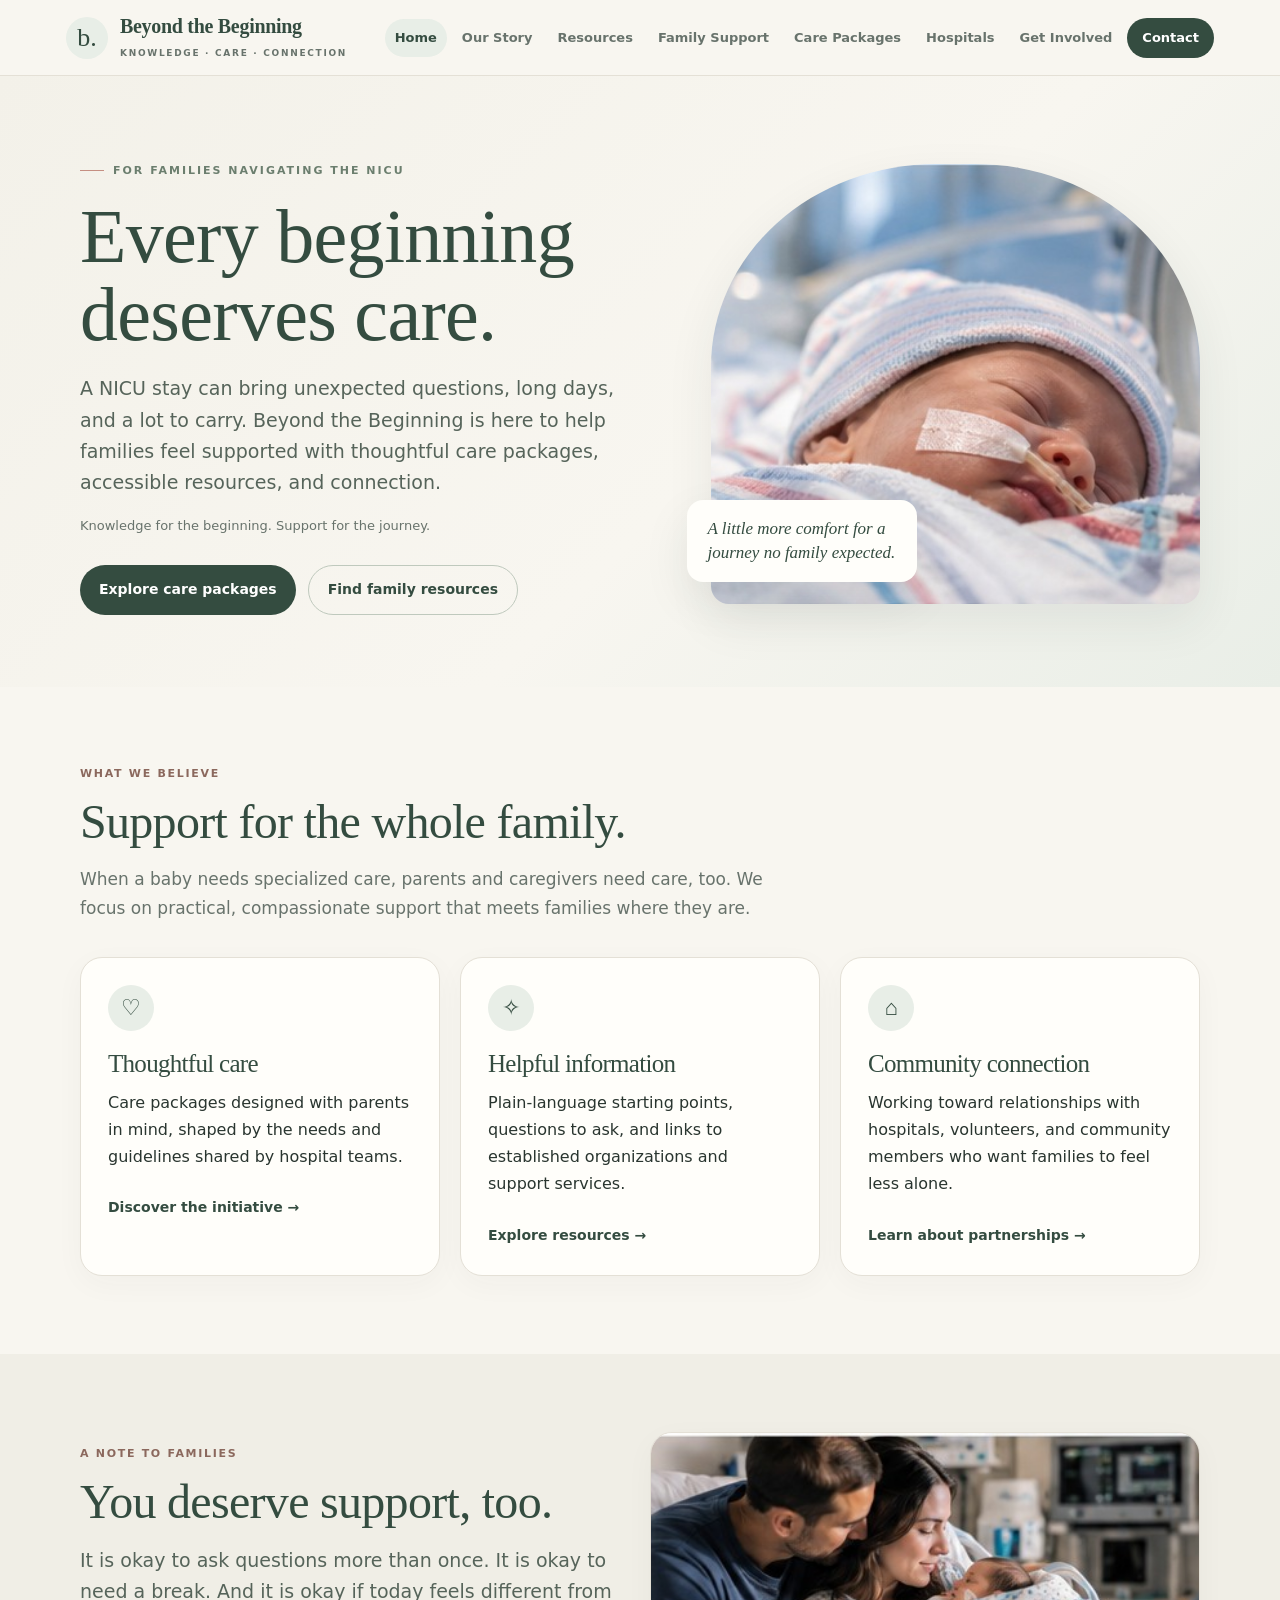
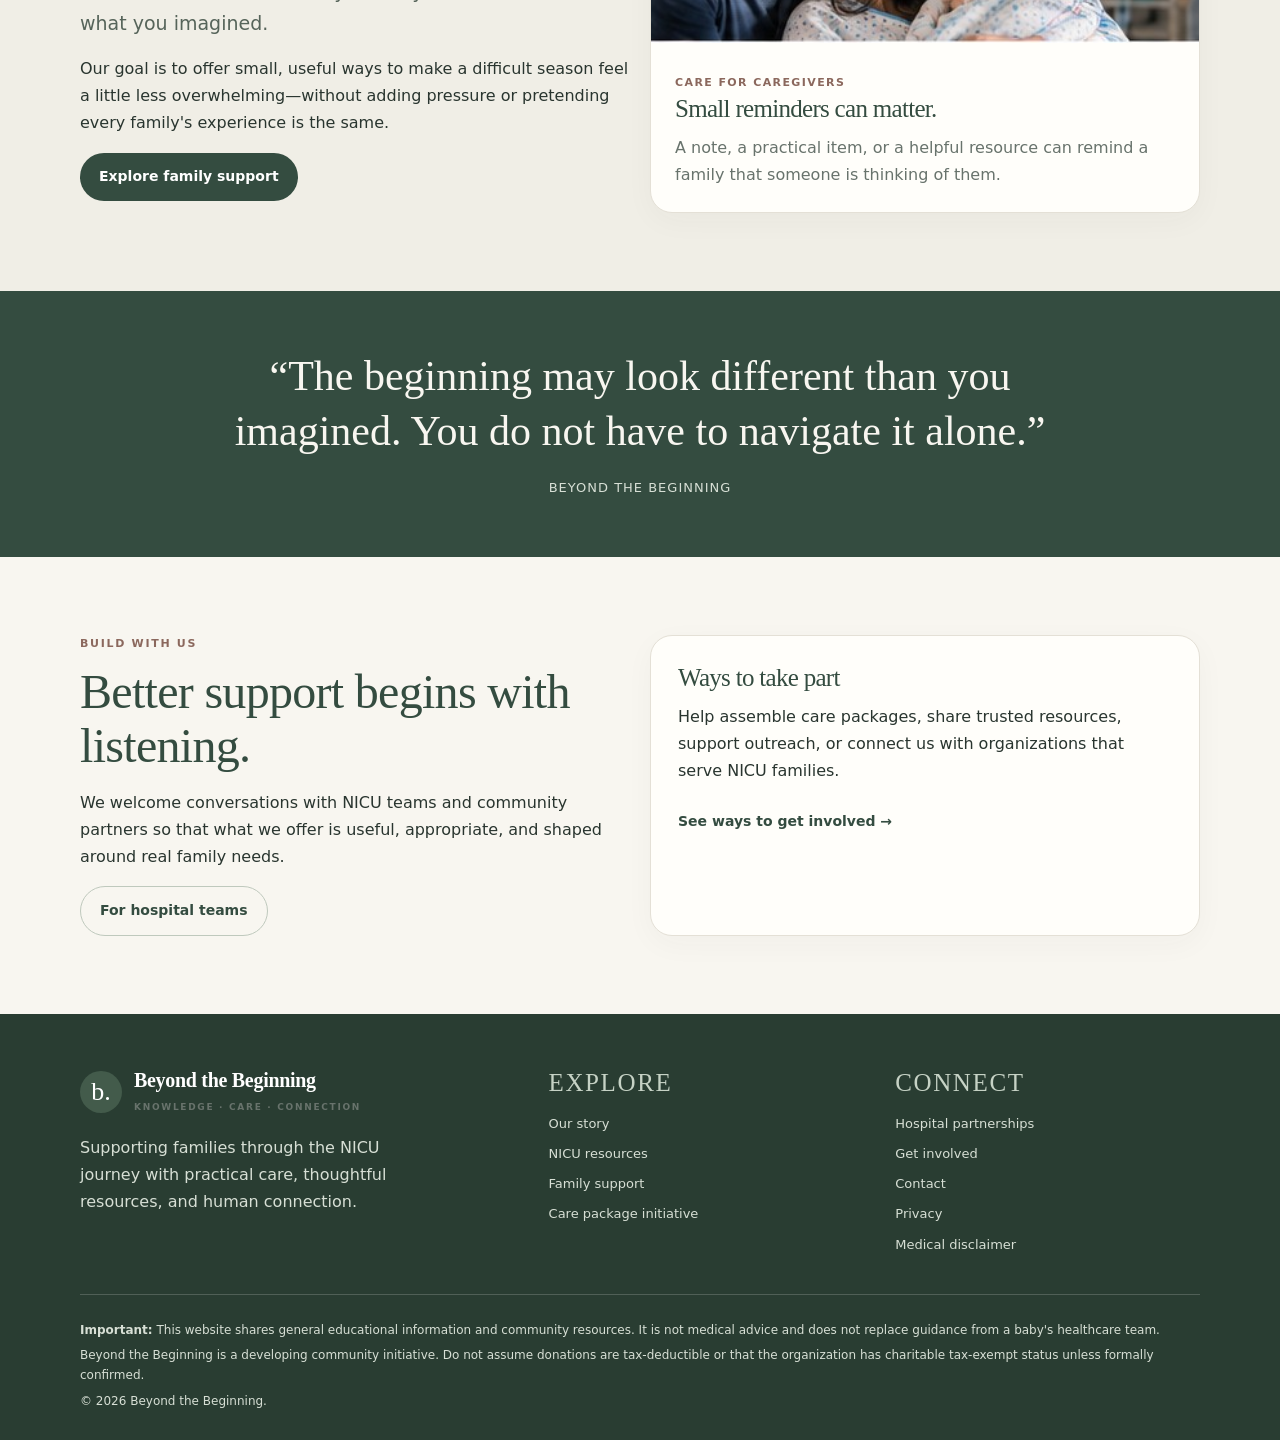
==== index.html @ b4b65a40 "Add files via upload" ====
<!doctype html>
<html lang="en"><head><meta charset="utf-8"><meta name="viewport" content="width=device-width,initial-scale=1">
<meta name="description" content="Beyond the Beginning supports NICU families through thoughtful care packages, practical resources, and community connection.">
<meta name="theme-color" content="#f8f6f0"><title>Home | Beyond the Beginning</title>
<link rel="stylesheet" href="styles.css"></head><body>
<a class="skip-link" href="#main">Skip to main content</a>
<header class="site-header"><div class="header-inner">
<a class="brand" href="index.html" aria-label="Beyond the Beginning home">
<span class="brand-mark" aria-hidden="true">b.</span><span><span class="brand-name">Beyond the Beginning</span><span class="brand-tag">Knowledge · Care · Connection</span></span>
</a><nav class="nav" aria-label="Main navigation"><a href="index.html" aria-current="page">Home</a><a href="about.html">Our Story</a><a href="resources.html">Resources</a><a href="family-support.html">Family Support</a><a href="care-packages.html">Care Packages</a><a href="hospital-partnerships.html">Hospitals</a><a href="get-involved.html">Get Involved</a><a class="nav-cta" href="contact.html">Contact</a></nav>
</div></header><main id="main"><section class="hero"><div class="container hero-grid">
<div><span class="eyebrow">For families navigating the NICU</span><h1>Every beginning deserves care.</h1>
<p class="lead">A NICU stay can bring unexpected questions, long days, and a lot to carry. Beyond the Beginning is here to help families feel supported with thoughtful care packages, accessible resources, and connection.</p>
<p class="small muted">Knowledge for the beginning. Support for the journey.</p>
<div class="actions"><a class="button button-primary" href="care-packages.html">Explore care packages</a><a class="button button-secondary" href="resources.html">Find family resources</a></div>
</div><div class="hero-image"><img src="nicu-hero.jpg" alt="Newborn resting in a hospital neonatal care setting"><div class="image-note">A little more comfort for a journey no family expected.</div></div>
</div></section>
<section class="section"><div class="container"><div class="section-heading"><div class="kicker">What we believe</div><h2>Support for the whole family.</h2><p>When a baby needs specialized care, parents and caregivers need care, too. We focus on practical, compassionate support that meets families where they are.</p></div>
<div class="grid grid-3">
<article class="card"><div class="icon-disc">♡</div><h3>Thoughtful care</h3><p>Care packages designed with parents in mind, shaped by the needs and guidelines shared by hospital teams.</p><a class="card-link" href="care-packages.html">Discover the initiative →</a></article>
<article class="card"><div class="icon-disc">✧</div><h3>Helpful information</h3><p>Plain-language starting points, questions to ask, and links to established organizations and support services.</p><a class="card-link" href="resources.html">Explore resources →</a></article>
<article class="card"><div class="icon-disc">⌂</div><h3>Community connection</h3><p>Working toward relationships with hospitals, volunteers, and community members who want families to feel less alone.</p><a class="card-link" href="hospital-partnerships.html">Learn about partnerships →</a></article>
</div></div></section>
<section class="section section-soft"><div class="container grid grid-2" style="align-items:center">
<div><div class="kicker">A note to families</div><h2>You deserve support, too.</h2><p class="lead">It is okay to ask questions more than once. It is okay to need a break. And it is okay if today feels different from what you imagined.</p><p>Our goal is to offer small, useful ways to make a difficult season feel a little less overwhelming—without adding pressure or pretending every family's experience is the same.</p><a class="button button-primary" href="family-support.html">Explore family support</a></div>
<div class="photo-card card"><img src="nicu-family.jpg" alt="Parents spending time with their newborn in a hospital"><div class="card-body"><span class="small-label">Care for caregivers</span><h3>Small reminders can matter.</h3><p class="muted">A note, a practical item, or a helpful resource can remind a family that someone is thinking of them.</p></div></div>
</div></section>
<section class="quote-band"><div class="container"><blockquote>“The beginning may look different than you imagined. You do not have to navigate it alone.”</blockquote><p>Beyond the Beginning</p></div></section>
<section class="section"><div class="container grid grid-2">
<div><div class="kicker">Build with us</div><h2>Better support begins with listening.</h2><p>We welcome conversations with NICU teams and community partners so that what we offer is useful, appropriate, and shaped around real family needs.</p><a class="button button-secondary" href="hospital-partnerships.html">For hospital teams</a></div>
<div class="card"><h3>Ways to take part</h3><p>Help assemble care packages, share trusted resources, support outreach, or connect us with organizations that serve NICU families.</p><a class="card-link" href="get-involved.html">See ways to get involved →</a></div>
</div></section></main><footer class="footer"><div class="container">
<div class="footer-grid">
<div><a class="brand" href="index.html"><span class="brand-mark" aria-hidden="true">b.</span><span><span class="brand-name">Beyond the Beginning</span><span class="brand-tag">Knowledge · Care · Connection</span></span></a>
<p style="margin-top:18px;max-width:330px">Supporting families through the NICU journey with practical care, thoughtful resources, and human connection.</p></div>
<div><h3>Explore</h3><div class="footer-links"><a href="about.html">Our story</a><a href="resources.html">NICU resources</a><a href="family-support.html">Family support</a><a href="care-packages.html">Care package initiative</a></div></div>
<div><h3>Connect</h3><div class="footer-links"><a href="hospital-partnerships.html">Hospital partnerships</a><a href="get-involved.html">Get involved</a><a href="contact.html">Contact</a><a href="privacy.html">Privacy</a><a href="medical-disclaimer.html">Medical disclaimer</a></div></div>
</div>
<div class="footer-note"><p><strong>Important:</strong> This website shares general educational information and community resources. It is not medical advice and does not replace guidance from a baby's healthcare team.</p><p>Beyond the Beginning is a developing community initiative. Do not assume donations are tax-deductible or that the organization has charitable tax-exempt status unless formally confirmed.</p><p>© 2026 Beyond the Beginning.</p></div>
</div></footer>
<script src="/site.js" defer></script></body></html>
---- styles.css ----
:root{
  --ink:#29352f;--muted:#68736c;--forest:#344c40;--sage:#788c79;--sage-pale:#e8eee7;
  --cream:#f8f6f0;--paper:#fffefa;--sand:#eee9dd;--rose:#c58f82;--line:#e4e0d6;
  --shadow:0 18px 48px rgba(43,57,47,.08);--radius:22px;--serif:Georgia,"Times New Roman",serif;
}
*{box-sizing:border-box}
html{scroll-behavior:smooth}
body{margin:0;background:var(--cream);color:var(--ink);font:16px/1.7 "Avenir Next",Avenir,Inter,system-ui,-apple-system,"Segoe UI",sans-serif}
img{max-width:100%;display:block}
a{color:var(--forest);text-underline-offset:4px}
a:hover{color:#8b5e52}
a:focus-visible,button:focus-visible,input:focus-visible,textarea:focus-visible,select:focus-visible{outline:3px solid var(--rose);outline-offset:3px}
.skip-link{position:absolute;left:-9999px;top:10px;background:#fff;padding:10px 14px;z-index:100}
.skip-link:focus{left:12px}
.site-header{position:sticky;top:0;z-index:20;background:rgba(248,246,240,.96);backdrop-filter:blur(12px);border-bottom:1px solid var(--line)}
.header-inner{max-width:1200px;margin:auto;padding:14px 26px;display:flex;align-items:center;justify-content:space-between;gap:24px}
.brand{display:flex;align-items:center;gap:12px;text-decoration:none;color:var(--forest);min-width:max-content}
.brand-mark{width:42px;height:42px;border-radius:50%;background:var(--sage-pale);display:grid;place-items:center;font:26px var(--serif);color:var(--forest)}
.brand-name{font:600 20px/1.1 var(--serif);letter-spacing:-.3px}
.brand-tag{display:block;margin-top:5px;font-size:9px;letter-spacing:1.7px;text-transform:uppercase;color:var(--muted);font-weight:700}
.nav{display:flex;flex-wrap:wrap;align-items:center;justify-content:flex-end;gap:5px}
.nav a{padding:8px 10px;text-decoration:none;color:var(--muted);font-size:13px;font-weight:650;border-radius:999px}
.nav a:hover,.nav a[aria-current="page"]{background:var(--sage-pale);color:var(--forest)}
.nav .nav-cta{background:var(--forest);color:white;padding:9px 15px}
.nav .nav-cta:hover{background:#253a2e;color:white}
main{min-height:65vh}
.container{width:min(1120px,calc(100% - 48px));margin-inline:auto}
.hero{padding:76px 0 72px;background:linear-gradient(135deg,#f3f1e9 0%,#f8f6f0 58%,#e9eee7 100%)}
.hero-grid{display:grid;grid-template-columns:1.08fr .92fr;align-items:center;gap:58px}
.eyebrow{display:inline-flex;align-items:center;gap:9px;color:#6b7e6e;text-transform:uppercase;letter-spacing:2px;font-size:11px;font-weight:800}
.eyebrow:before{content:"";width:24px;height:1px;background:var(--rose)}
h1,h2,h3{font-family:var(--serif);font-weight:500;letter-spacing:-.7px}
h1{font-size:clamp(44px,6vw,76px);line-height:1.02;margin:18px 0 20px;color:var(--forest)}
h2{font-size:clamp(32px,4vw,48px);line-height:1.12;color:var(--forest);margin:0 0 16px}
h3{font-size:25px;line-height:1.2;color:var(--forest);margin:0 0 10px}
p{margin:0 0 16px}
.lead{font-size:19px;line-height:1.65;color:#56645a;max-width:650px}
.hero-image{position:relative}
.hero-image img{width:100%;height:440px;object-fit:cover;border-radius:46% 46% 18px 18px;box-shadow:var(--shadow)}
.image-note{position:absolute;left:-24px;bottom:22px;max-width:230px;background:var(--paper);padding:17px 20px;border-radius:16px;box-shadow:var(--shadow);font:italic 17px/1.4 var(--serif);color:var(--forest)}
.actions{display:flex;flex-wrap:wrap;gap:12px;margin-top:28px}
.button{display:inline-flex;align-items:center;justify-content:center;min-height:48px;padding:12px 19px;border-radius:999px;text-decoration:none;font-size:14px;font-weight:750;transition:transform .2s ease,background .2s ease}
.button:hover{transform:translateY(-2px)}
.button-primary{background:var(--forest);color:white}
.button-primary:hover{background:#253a2e;color:white}
.button-secondary{border:1px solid #bfc9bd;color:var(--forest);background:transparent}
.button-light{background:var(--paper);color:var(--forest)}
.section{padding:78px 0}
.section-soft{background:#f0eee6}
.section-sage{background:var(--sage-pale)}
.section-heading{max-width:720px;margin-bottom:34px}
.section-heading p{color:var(--muted);font-size:17px}
.kicker{color:#8b685d;text-transform:uppercase;letter-spacing:1.7px;font-size:11px;font-weight:800;margin-bottom:12px}
.grid{display:grid;gap:20px}
.grid-2{grid-template-columns:repeat(2,minmax(0,1fr))}
.grid-3{grid-template-columns:repeat(3,minmax(0,1fr))}
.card{background:var(--paper);border:1px solid var(--line);border-radius:var(--radius);padding:27px;box-shadow:0 8px 30px rgba(43,57,47,.035)}
.card p:last-child{margin-bottom:0}
.card .small-label{font-size:11px;letter-spacing:1.4px;text-transform:uppercase;color:#8b685d;font-weight:800}
.card-link{display:inline-block;margin-top:10px;font-size:14px;font-weight:750;text-decoration:none}
.icon-disc{width:46px;height:46px;display:grid;place-items:center;background:var(--sage-pale);border-radius:50%;color:var(--forest);font:22px var(--serif);margin-bottom:18px}
.photo-card{overflow:hidden;padding:0}
.photo-card img{width:100%;height:210px;object-fit:cover}
.photo-card .card-body{padding:24px}
.quote-band{background:var(--forest);color:#f8f6f0;padding:58px 0}
.quote-band blockquote{margin:0 auto;max-width:820px;text-align:center;font:clamp(27px,4vw,42px)/1.3 var(--serif)}
.quote-band p{margin:18px 0 0;text-align:center;color:#d7dfd5;font-size:13px;letter-spacing:1px;text-transform:uppercase}
.page-hero{padding:64px 0 56px;background:linear-gradient(130deg,#f1efe7,#e8eee7)}
.page-hero h1{font-size:clamp(42px,5vw,64px);max-width:850px}
.page-hero .lead{max-width:760px}
.breadcrumb{font-size:12px;color:var(--muted);margin-bottom:20px}
.content{max-width:820px}
.content h2{font-size:34px;margin-top:42px}
.content h3{font-size:24px;margin-top:25px}
.content ul{padding-left:22px}
.content li{margin:8px 0}
.callout{padding:22px 25px;background:#edf1e9;border-left:3px solid var(--sage);border-radius:0 14px 14px 0;margin:25px 0}
.callout-warm{background:#f5ebe5;border-color:var(--rose)}
.callout strong{color:var(--forest)}
.resource-list{display:grid;gap:14px}
.resource{display:grid;grid-template-columns:1fr auto;gap:20px;align-items:center;background:var(--paper);padding:21px 24px;border:1px solid var(--line);border-radius:16px}
.resource p{color:var(--muted);margin:5px 0 0;font-size:14px}
.resource a{font-weight:750;white-space:nowrap;font-size:14px}
.step{display:grid;grid-template-columns:44px 1fr;gap:16px;align-items:start}
.step-number{width:42px;height:42px;border-radius:50%;background:var(--sage-pale);display:grid;place-items:center;color:var(--forest);font:20px var(--serif)}
.footer{background:#293d32;color:#f6f3eb;padding:54px 0 24px}
.footer-grid{display:grid;grid-template-columns:1.4fr 1fr 1fr;gap:42px}
.footer .brand{color:#fff}.footer .brand-mark{background:#435b4b;color:#fff}
.footer p,.footer a{color:#d7dfd5}
.footer a:hover{color:white}
.footer h3{font:700 11px/1.3 inherit;letter-spacing:1.6px;text-transform:uppercase;color:#c6d2c5;margin-bottom:15px}
.footer-links{display:grid;gap:8px}
.footer-links a{text-decoration:none;font-size:13px}
.footer-note{border-top:1px solid rgba(255,255,255,.18);margin-top:38px;padding-top:20px;color:#bdc9bd;font-size:12px}
.footer-note p{margin:5px 0}
.muted{color:var(--muted)}
.small{font-size:13px}
.contact-placeholder{border:1px dashed #b9c5b8;padding:22px;border-radius:16px;background:#f7f7f1}
@media(max-width:900px){
 .header-inner{align-items:flex-start;flex-direction:column;gap:10px}
 .nav{justify-content:flex-start}
 .hero-grid{gap:34px}
 .hero-image img{height:360px}
 .image-note{left:-10px}
 .grid-3{grid-template-columns:repeat(2,minmax(0,1fr))}
}
@media(max-width:640px){
 .container{width:min(100% - 32px,1120px)}
 .header-inner{padding:12px 16px}
 .nav{width:100%;flex-wrap:nowrap;overflow-x:auto;justify-content:flex-start;padding-bottom:4px}
 .nav a{white-space:nowrap}
 .hero{padding:48px 0 54px}
 .hero-grid{grid-template-columns:1fr}
 .hero-image{max-width:440px;margin:0 auto}
 .hero-image img{height:330px}
 .image-note{left:8px;bottom:12px}
 .section{padding:58px 0}
 .grid-2,.grid-3{grid-template-columns:1fr}
 .resource{grid-template-columns:1fr;gap:10px}
 .resource a{white-space:normal}
 .footer-grid{grid-template-columns:1fr;gap:25px}
 .page-hero{padding:48px 0}
}
@media(prefers-reduced-motion:reduce){html{scroll-behavior:auto}*,*:before,*:after{transition:none!important}}
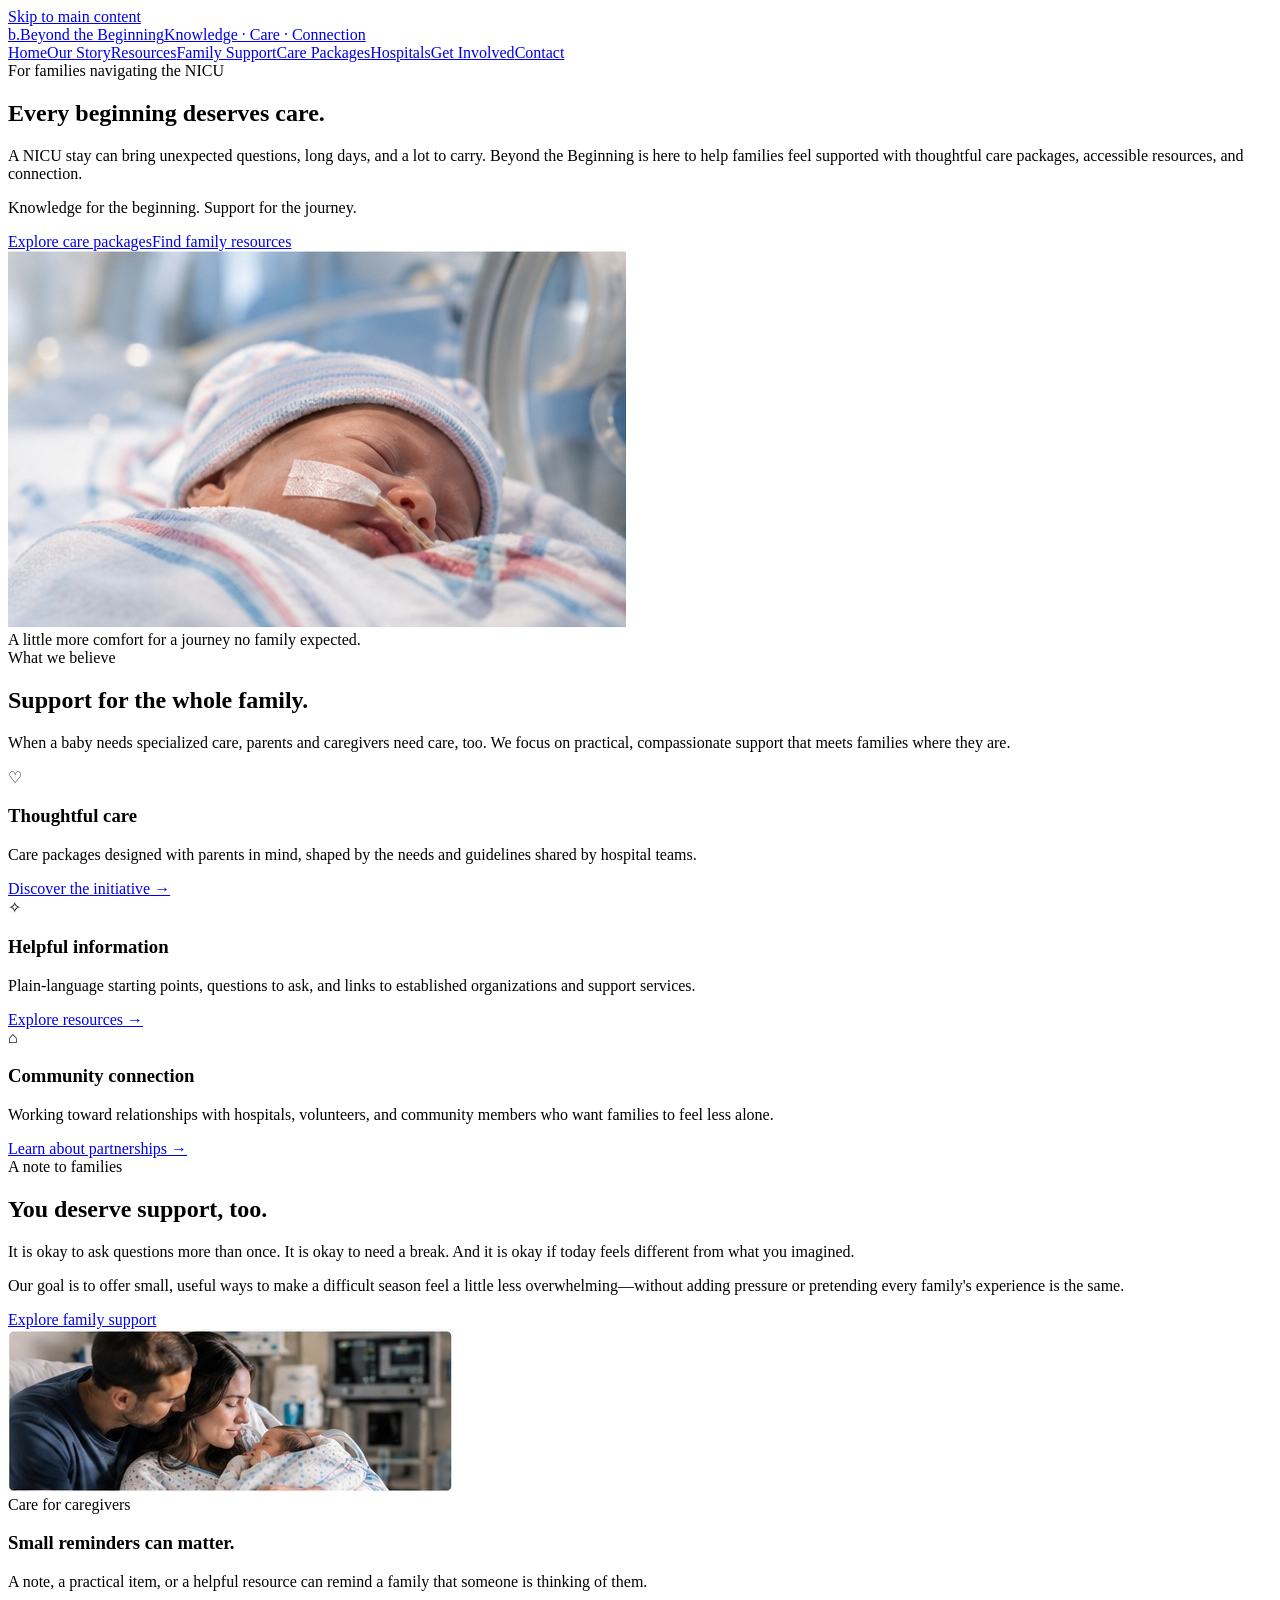
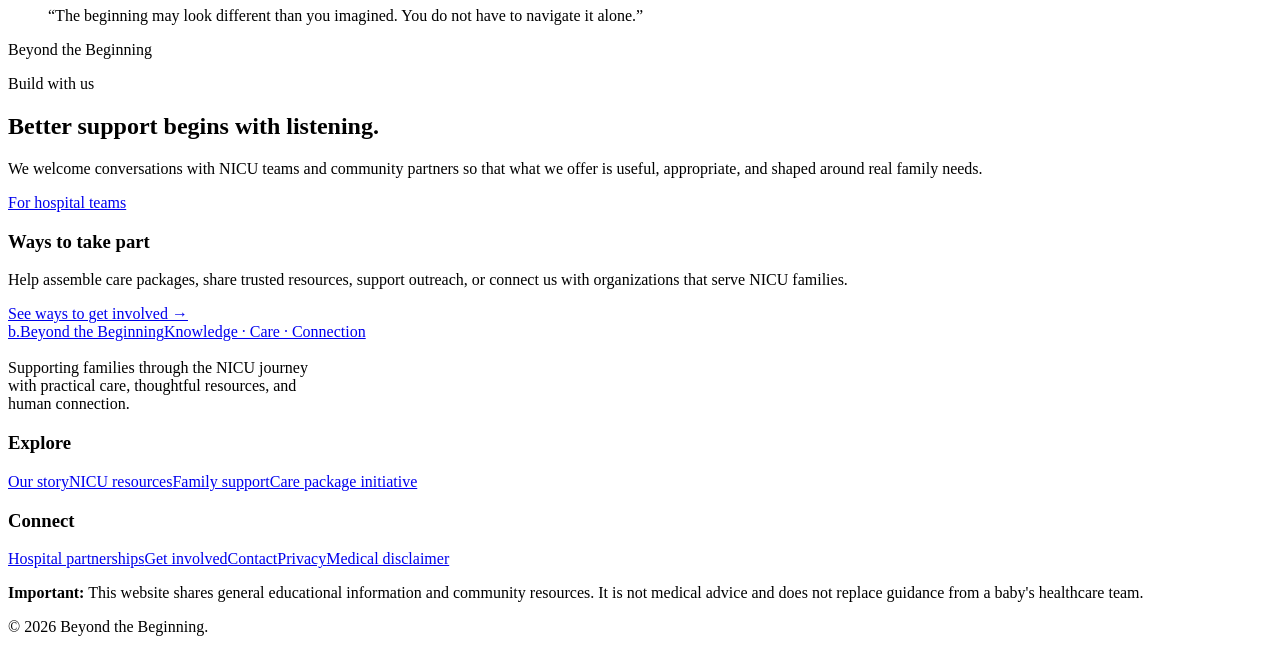
==== commit 6578e878: "Update index.html from Beyond the Beginning admin" ====
--- a/index.html
+++ b/index.html
@@ -2,7 +2,7 @@
 <html lang="en"><head><meta charset="utf-8"><meta name="viewport" content="width=device-width,initial-scale=1">
 <meta name="description" content="Beyond the Beginning supports NICU families through thoughtful care packages, practical resources, and community connection.">
 <meta name="theme-color" content="#f8f6f0"><title>Home | Beyond the Beginning</title>
-<link rel="stylesheet" href="styles.css"></head><body>
+<link rel="stylesheet" href="https://beyond-the-beginning-website.pages.dev/styles.css"></head><body>
 <a class="skip-link" href="#main">Skip to main content</a>
 <header class="site-header"><div class="header-inner">
 <a class="brand" href="index.html" aria-label="Beyond the Beginning home">
@@ -36,6 +36,6 @@
 <div><h3>Explore</h3><div class="footer-links"><a href="about.html">Our story</a><a href="resources.html">NICU resources</a><a href="family-support.html">Family support</a><a href="care-packages.html">Care package initiative</a></div></div>
 <div><h3>Connect</h3><div class="footer-links"><a href="hospital-partnerships.html">Hospital partnerships</a><a href="get-involved.html">Get involved</a><a href="contact.html">Contact</a><a href="privacy.html">Privacy</a><a href="medical-disclaimer.html">Medical disclaimer</a></div></div>
 </div>
-<div class="footer-note"><p><strong>Important:</strong> This website shares general educational information and community resources. It is not medical advice and does not replace guidance from a baby's healthcare team.</p><p>Beyond the Beginning is a developing community initiative. Do not assume donations are tax-deductible or that the organization has charitable tax-exempt status unless formally confirmed.</p><p>© 2026 Beyond the Beginning.</p></div>
+<div class="footer-note"><p><strong>Important:</strong> This website shares general educational information and community resources. It is not medical advice and does not replace guidance from a baby's healthcare team.</p><p>© 2026 Beyond the Beginning.</p></div>
 </div></footer>
-<script src="/site.js" defer></script></body></html>+</body></html>
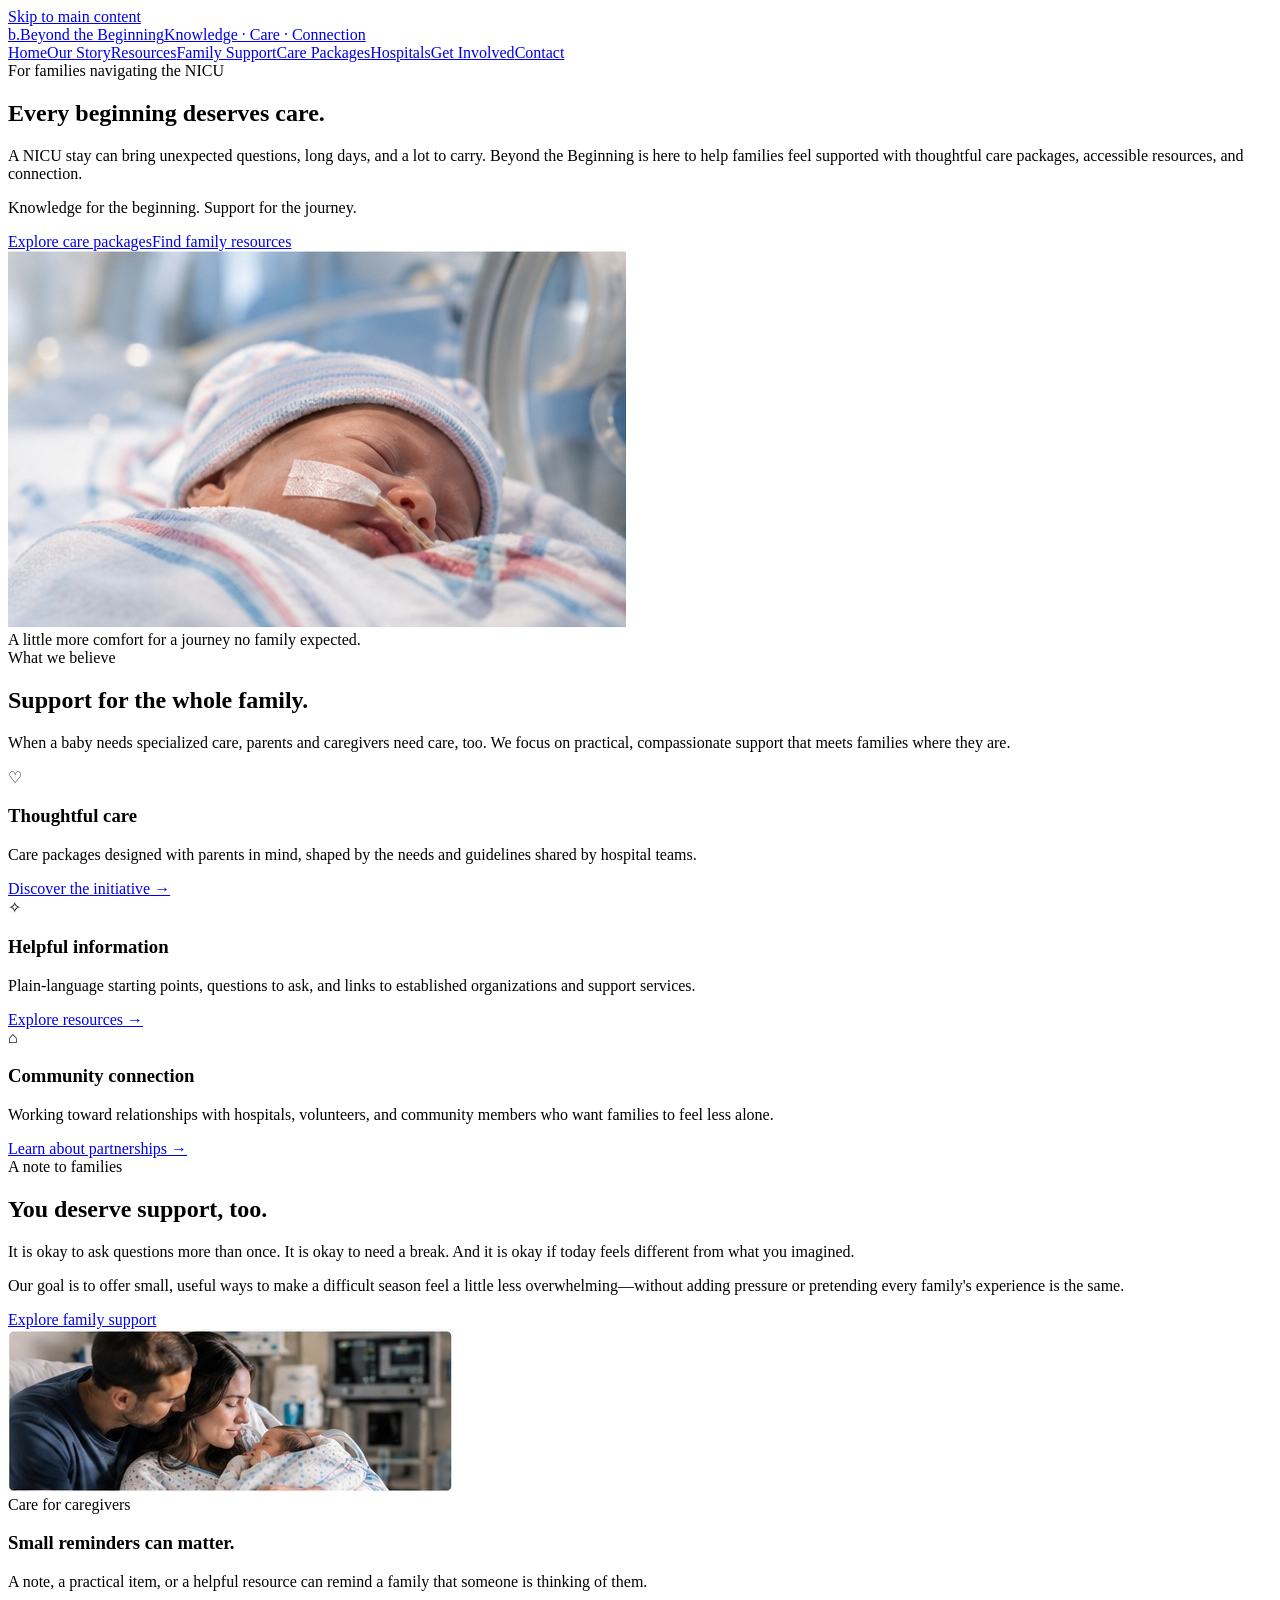
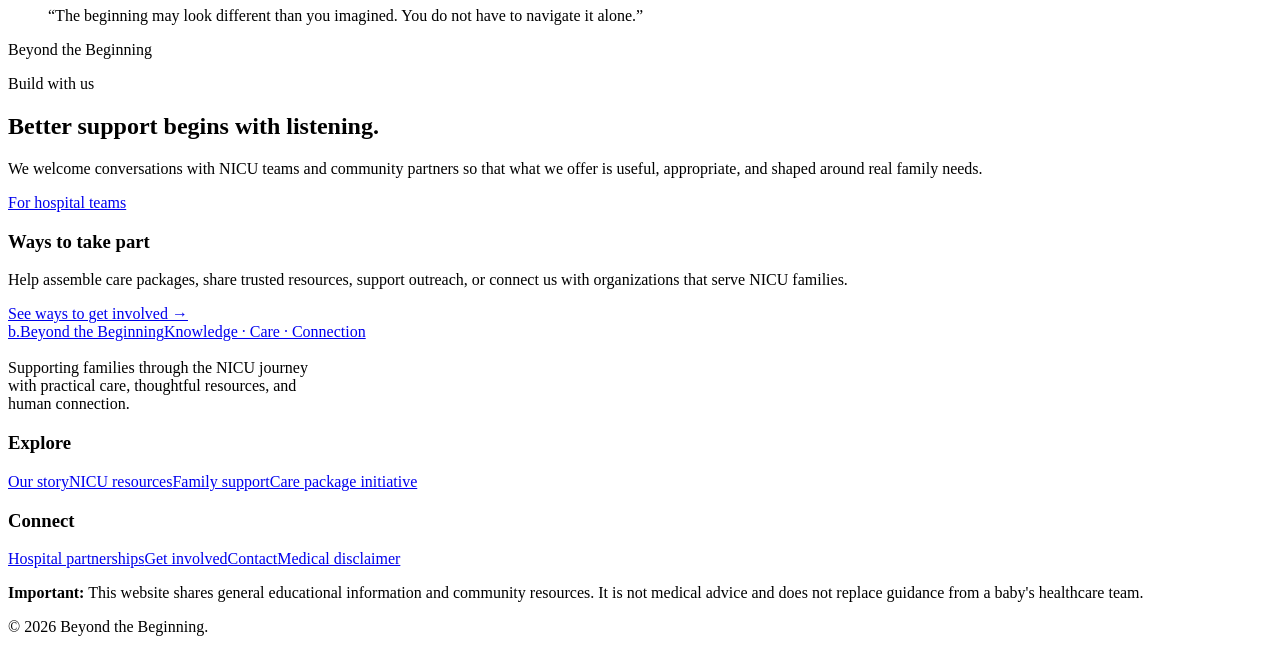
==== commit 349ac725: "Update index.html from Beyond the Beginning admin" ====
--- a/index.html
+++ b/index.html
@@ -34,7 +34,7 @@
 <div><a class="brand" href="index.html"><span class="brand-mark" aria-hidden="true">b.</span><span><span class="brand-name">Beyond the Beginning</span><span class="brand-tag">Knowledge · Care · Connection</span></span></a>
 <p style="margin-top:18px;max-width:330px">Supporting families through the NICU journey with practical care, thoughtful resources, and human connection.</p></div>
 <div><h3>Explore</h3><div class="footer-links"><a href="about.html">Our story</a><a href="resources.html">NICU resources</a><a href="family-support.html">Family support</a><a href="care-packages.html">Care package initiative</a></div></div>
-<div><h3>Connect</h3><div class="footer-links"><a href="hospital-partnerships.html">Hospital partnerships</a><a href="get-involved.html">Get involved</a><a href="contact.html">Contact</a><a href="privacy.html">Privacy</a><a href="medical-disclaimer.html">Medical disclaimer</a></div></div>
+<div><h3>Connect</h3><div class="footer-links"><a href="hospital-partnerships.html">Hospital partnerships</a><a href="get-involved.html">Get involved</a><a href="contact.html">Contact</a><a href="medical-disclaimer.html">Medical disclaimer</a></div></div>
 </div>
 <div class="footer-note"><p><strong>Important:</strong> This website shares general educational information and community resources. It is not medical advice and does not replace guidance from a baby's healthcare team.</p><p>© 2026 Beyond the Beginning.</p></div>
 </div></footer>
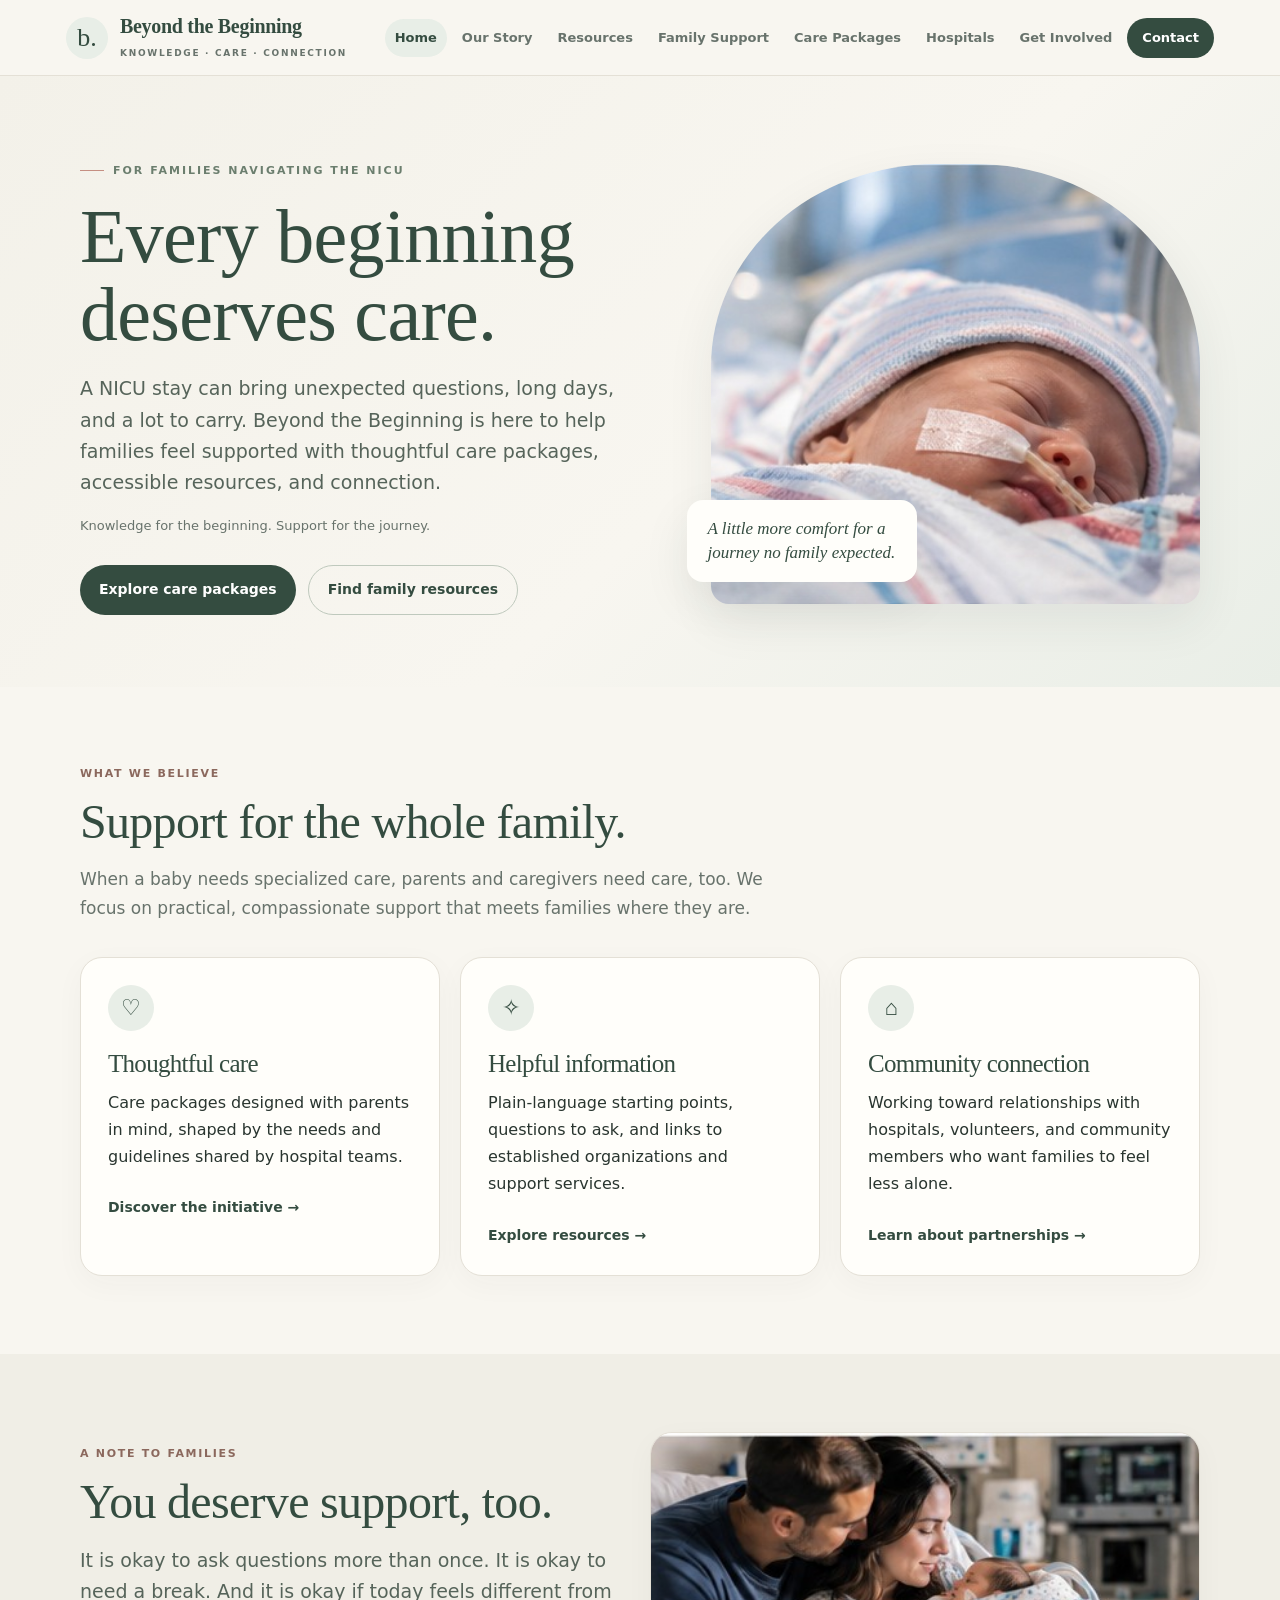
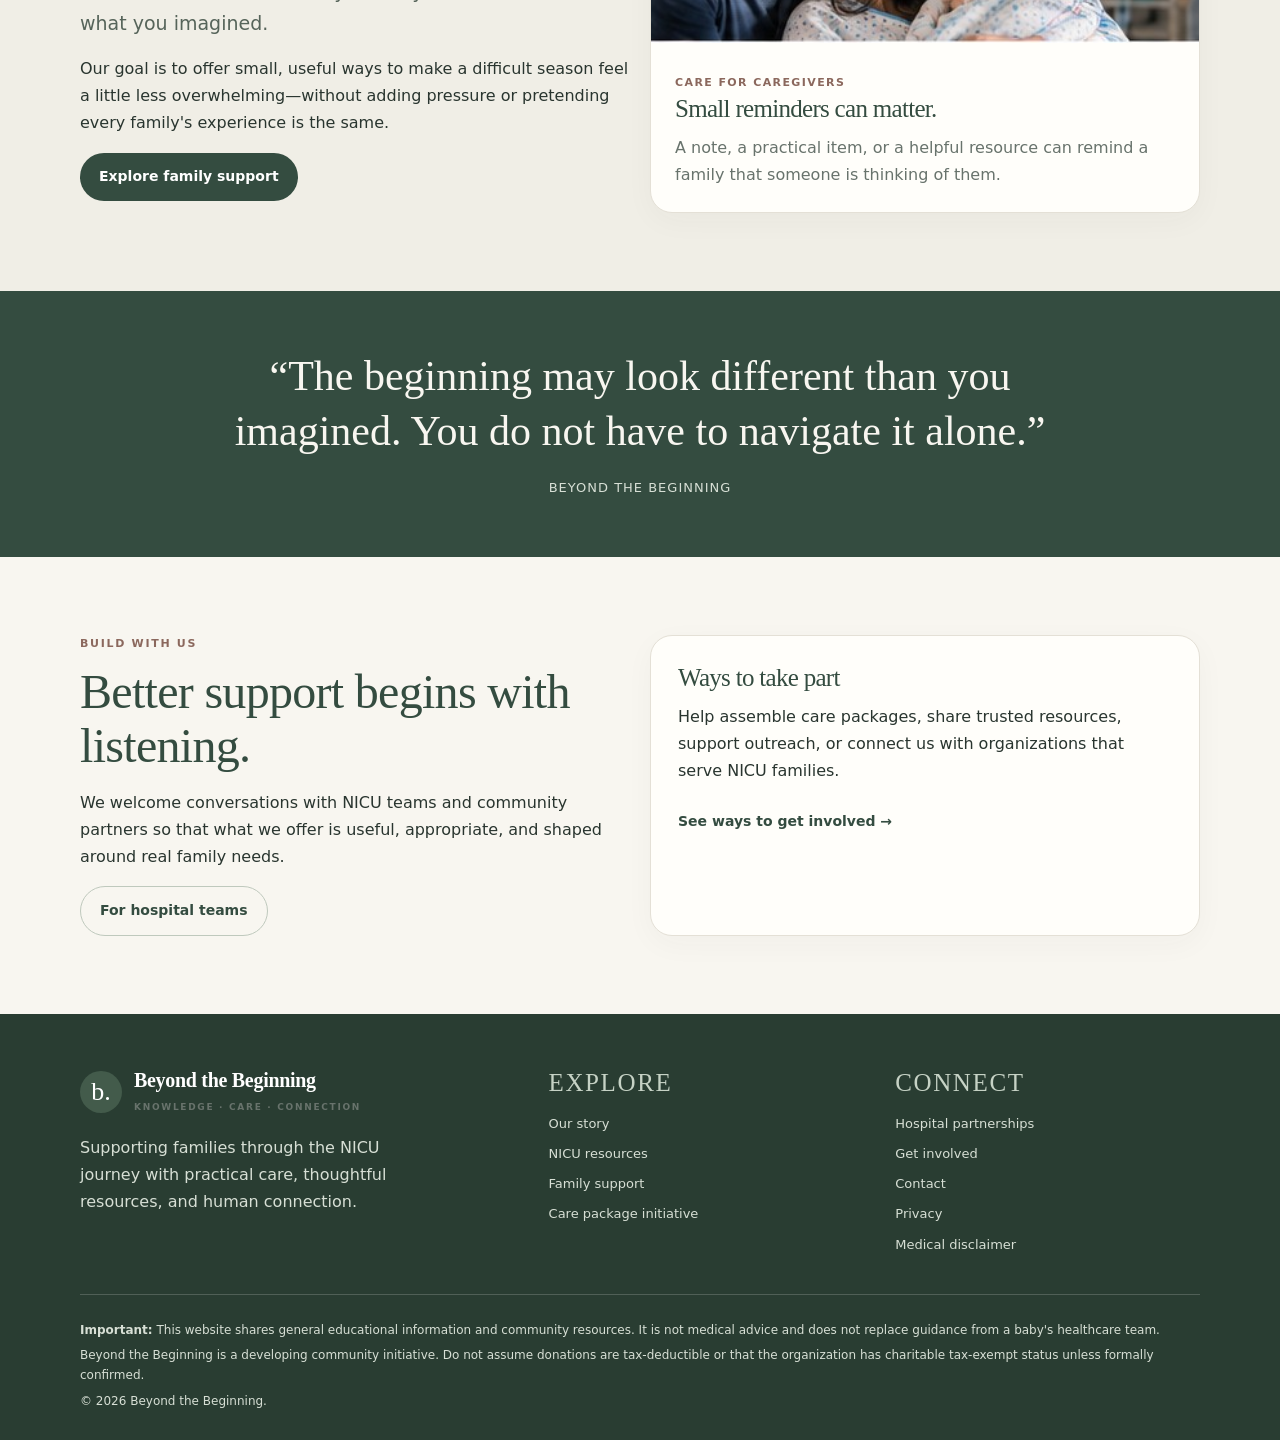
==== commit 3b4d71b7: "Add files via upload" ====
--- a/index.html
+++ b/index.html
@@ -2,7 +2,7 @@
 <html lang="en"><head><meta charset="utf-8"><meta name="viewport" content="width=device-width,initial-scale=1">
 <meta name="description" content="Beyond the Beginning supports NICU families through thoughtful care packages, practical resources, and community connection.">
 <meta name="theme-color" content="#f8f6f0"><title>Home | Beyond the Beginning</title>
-<link rel="stylesheet" href="https://beyond-the-beginning-website.pages.dev/styles.css"></head><body>
+<link rel="stylesheet" href="styles.css"></head><body>
 <a class="skip-link" href="#main">Skip to main content</a>
 <header class="site-header"><div class="header-inner">
 <a class="brand" href="index.html" aria-label="Beyond the Beginning home">
@@ -34,8 +34,8 @@
 <div><a class="brand" href="index.html"><span class="brand-mark" aria-hidden="true">b.</span><span><span class="brand-name">Beyond the Beginning</span><span class="brand-tag">Knowledge · Care · Connection</span></span></a>
 <p style="margin-top:18px;max-width:330px">Supporting families through the NICU journey with practical care, thoughtful resources, and human connection.</p></div>
 <div><h3>Explore</h3><div class="footer-links"><a href="about.html">Our story</a><a href="resources.html">NICU resources</a><a href="family-support.html">Family support</a><a href="care-packages.html">Care package initiative</a></div></div>
-<div><h3>Connect</h3><div class="footer-links"><a href="hospital-partnerships.html">Hospital partnerships</a><a href="get-involved.html">Get involved</a><a href="contact.html">Contact</a><a href="medical-disclaimer.html">Medical disclaimer</a></div></div>
+<div><h3>Connect</h3><div class="footer-links"><a href="hospital-partnerships.html">Hospital partnerships</a><a href="get-involved.html">Get involved</a><a href="contact.html">Contact</a><a href="privacy.html">Privacy</a><a href="medical-disclaimer.html">Medical disclaimer</a></div></div>
 </div>
-<div class="footer-note"><p><strong>Important:</strong> This website shares general educational information and community resources. It is not medical advice and does not replace guidance from a baby's healthcare team.</p><p>© 2026 Beyond the Beginning.</p></div>
+<div class="footer-note"><p><strong>Important:</strong> This website shares general educational information and community resources. It is not medical advice and does not replace guidance from a baby's healthcare team.</p><p>Beyond the Beginning is a developing community initiative. Do not assume donations are tax-deductible or that the organization has charitable tax-exempt status unless formally confirmed.</p><p>© 2026 Beyond the Beginning.</p></div>
 </div></footer>
-</body></html>+<script src="/site.js" defer></script></body></html>
--- a/styles.css
+++ b/styles.css
@@ -0,0 +1,124 @@
+:root{
+  --ink:#29352f;--muted:#68736c;--forest:#344c40;--sage:#788c79;--sage-pale:#e8eee7;
+  --cream:#f8f6f0;--paper:#fffefa;--sand:#eee9dd;--rose:#c58f82;--line:#e4e0d6;
+  --shadow:0 18px 48px rgba(43,57,47,.08);--radius:22px;--serif:Georgia,"Times New Roman",serif;
+}
+*{box-sizing:border-box}
+html{scroll-behavior:smooth}
+body{margin:0;background:var(--cream);color:var(--ink);font:16px/1.7 "Avenir Next",Avenir,Inter,system-ui,-apple-system,"Segoe UI",sans-serif}
+img{max-width:100%;display:block}
+a{color:var(--forest);text-underline-offset:4px}
+a:hover{color:#8b5e52}
+a:focus-visible,button:focus-visible,input:focus-visible,textarea:focus-visible,select:focus-visible{outline:3px solid var(--rose);outline-offset:3px}
+.skip-link{position:absolute;left:-9999px;top:10px;background:#fff;padding:10px 14px;z-index:100}
+.skip-link:focus{left:12px}
+.site-header{position:sticky;top:0;z-index:20;background:rgba(248,246,240,.96);backdrop-filter:blur(12px);border-bottom:1px solid var(--line)}
+.header-inner{max-width:1200px;margin:auto;padding:14px 26px;display:flex;align-items:center;justify-content:space-between;gap:24px}
+.brand{display:flex;align-items:center;gap:12px;text-decoration:none;color:var(--forest);min-width:max-content}
+.brand-mark{width:42px;height:42px;border-radius:50%;background:var(--sage-pale);display:grid;place-items:center;font:26px var(--serif);color:var(--forest)}
+.brand-name{font:600 20px/1.1 var(--serif);letter-spacing:-.3px}
+.brand-tag{display:block;margin-top:5px;font-size:9px;letter-spacing:1.7px;text-transform:uppercase;color:var(--muted);font-weight:700}
+.nav{display:flex;flex-wrap:wrap;align-items:center;justify-content:flex-end;gap:5px}
+.nav a{padding:8px 10px;text-decoration:none;color:var(--muted);font-size:13px;font-weight:650;border-radius:999px}
+.nav a:hover,.nav a[aria-current="page"]{background:var(--sage-pale);color:var(--forest)}
+.nav .nav-cta{background:var(--forest);color:white;padding:9px 15px}
+.nav .nav-cta:hover{background:#253a2e;color:white}
+main{min-height:65vh}
+.container{width:min(1120px,calc(100% - 48px));margin-inline:auto}
+.hero{padding:76px 0 72px;background:linear-gradient(135deg,#f3f1e9 0%,#f8f6f0 58%,#e9eee7 100%)}
+.hero-grid{display:grid;grid-template-columns:1.08fr .92fr;align-items:center;gap:58px}
+.eyebrow{display:inline-flex;align-items:center;gap:9px;color:#6b7e6e;text-transform:uppercase;letter-spacing:2px;font-size:11px;font-weight:800}
+.eyebrow:before{content:"";width:24px;height:1px;background:var(--rose)}
+h1,h2,h3{font-family:var(--serif);font-weight:500;letter-spacing:-.7px}
+h1{font-size:clamp(44px,6vw,76px);line-height:1.02;margin:18px 0 20px;color:var(--forest)}
+h2{font-size:clamp(32px,4vw,48px);line-height:1.12;color:var(--forest);margin:0 0 16px}
+h3{font-size:25px;line-height:1.2;color:var(--forest);margin:0 0 10px}
+p{margin:0 0 16px}
+.lead{font-size:19px;line-height:1.65;color:#56645a;max-width:650px}
+.hero-image{position:relative}
+.hero-image img{width:100%;height:440px;object-fit:cover;border-radius:46% 46% 18px 18px;box-shadow:var(--shadow)}
+.image-note{position:absolute;left:-24px;bottom:22px;max-width:230px;background:var(--paper);padding:17px 20px;border-radius:16px;box-shadow:var(--shadow);font:italic 17px/1.4 var(--serif);color:var(--forest)}
+.actions{display:flex;flex-wrap:wrap;gap:12px;margin-top:28px}
+.button{display:inline-flex;align-items:center;justify-content:center;min-height:48px;padding:12px 19px;border-radius:999px;text-decoration:none;font-size:14px;font-weight:750;transition:transform .2s ease,background .2s ease}
+.button:hover{transform:translateY(-2px)}
+.button-primary{background:var(--forest);color:white}
+.button-primary:hover{background:#253a2e;color:white}
+.button-secondary{border:1px solid #bfc9bd;color:var(--forest);background:transparent}
+.button-light{background:var(--paper);color:var(--forest)}
+.section{padding:78px 0}
+.section-soft{background:#f0eee6}
+.section-sage{background:var(--sage-pale)}
+.section-heading{max-width:720px;margin-bottom:34px}
+.section-heading p{color:var(--muted);font-size:17px}
+.kicker{color:#8b685d;text-transform:uppercase;letter-spacing:1.7px;font-size:11px;font-weight:800;margin-bottom:12px}
+.grid{display:grid;gap:20px}
+.grid-2{grid-template-columns:repeat(2,minmax(0,1fr))}
+.grid-3{grid-template-columns:repeat(3,minmax(0,1fr))}
+.card{background:var(--paper);border:1px solid var(--line);border-radius:var(--radius);padding:27px;box-shadow:0 8px 30px rgba(43,57,47,.035)}
+.card p:last-child{margin-bottom:0}
+.card .small-label{font-size:11px;letter-spacing:1.4px;text-transform:uppercase;color:#8b685d;font-weight:800}
+.card-link{display:inline-block;margin-top:10px;font-size:14px;font-weight:750;text-decoration:none}
+.icon-disc{width:46px;height:46px;display:grid;place-items:center;background:var(--sage-pale);border-radius:50%;color:var(--forest);font:22px var(--serif);margin-bottom:18px}
+.photo-card{overflow:hidden;padding:0}
+.photo-card img{width:100%;height:210px;object-fit:cover}
+.photo-card .card-body{padding:24px}
+.quote-band{background:var(--forest);color:#f8f6f0;padding:58px 0}
+.quote-band blockquote{margin:0 auto;max-width:820px;text-align:center;font:clamp(27px,4vw,42px)/1.3 var(--serif)}
+.quote-band p{margin:18px 0 0;text-align:center;color:#d7dfd5;font-size:13px;letter-spacing:1px;text-transform:uppercase}
+.page-hero{padding:64px 0 56px;background:linear-gradient(130deg,#f1efe7,#e8eee7)}
+.page-hero h1{font-size:clamp(42px,5vw,64px);max-width:850px}
+.page-hero .lead{max-width:760px}
+.breadcrumb{font-size:12px;color:var(--muted);margin-bottom:20px}
+.content{max-width:820px}
+.content h2{font-size:34px;margin-top:42px}
+.content h3{font-size:24px;margin-top:25px}
+.content ul{padding-left:22px}
+.content li{margin:8px 0}
+.callout{padding:22px 25px;background:#edf1e9;border-left:3px solid var(--sage);border-radius:0 14px 14px 0;margin:25px 0}
+.callout-warm{background:#f5ebe5;border-color:var(--rose)}
+.callout strong{color:var(--forest)}
+.resource-list{display:grid;gap:14px}
+.resource{display:grid;grid-template-columns:1fr auto;gap:20px;align-items:center;background:var(--paper);padding:21px 24px;border:1px solid var(--line);border-radius:16px}
+.resource p{color:var(--muted);margin:5px 0 0;font-size:14px}
+.resource a{font-weight:750;white-space:nowrap;font-size:14px}
+.step{display:grid;grid-template-columns:44px 1fr;gap:16px;align-items:start}
+.step-number{width:42px;height:42px;border-radius:50%;background:var(--sage-pale);display:grid;place-items:center;color:var(--forest);font:20px var(--serif)}
+.footer{background:#293d32;color:#f6f3eb;padding:54px 0 24px}
+.footer-grid{display:grid;grid-template-columns:1.4fr 1fr 1fr;gap:42px}
+.footer .brand{color:#fff}.footer .brand-mark{background:#435b4b;color:#fff}
+.footer p,.footer a{color:#d7dfd5}
+.footer a:hover{color:white}
+.footer h3{font:700 11px/1.3 inherit;letter-spacing:1.6px;text-transform:uppercase;color:#c6d2c5;margin-bottom:15px}
+.footer-links{display:grid;gap:8px}
+.footer-links a{text-decoration:none;font-size:13px}
+.footer-note{border-top:1px solid rgba(255,255,255,.18);margin-top:38px;padding-top:20px;color:#bdc9bd;font-size:12px}
+.footer-note p{margin:5px 0}
+.muted{color:var(--muted)}
+.small{font-size:13px}
+.contact-placeholder{border:1px dashed #b9c5b8;padding:22px;border-radius:16px;background:#f7f7f1}
+@media(max-width:900px){
+ .header-inner{align-items:flex-start;flex-direction:column;gap:10px}
+ .nav{justify-content:flex-start}
+ .hero-grid{gap:34px}
+ .hero-image img{height:360px}
+ .image-note{left:-10px}
+ .grid-3{grid-template-columns:repeat(2,minmax(0,1fr))}
+}
+@media(max-width:640px){
+ .container{width:min(100% - 32px,1120px)}
+ .header-inner{padding:12px 16px}
+ .nav{width:100%;flex-wrap:nowrap;overflow-x:auto;justify-content:flex-start;padding-bottom:4px}
+ .nav a{white-space:nowrap}
+ .hero{padding:48px 0 54px}
+ .hero-grid{grid-template-columns:1fr}
+ .hero-image{max-width:440px;margin:0 auto}
+ .hero-image img{height:330px}
+ .image-note{left:8px;bottom:12px}
+ .section{padding:58px 0}
+ .grid-2,.grid-3{grid-template-columns:1fr}
+ .resource{grid-template-columns:1fr;gap:10px}
+ .resource a{white-space:normal}
+ .footer-grid{grid-template-columns:1fr;gap:25px}
+ .page-hero{padding:48px 0}
+}
+@media(prefers-reduced-motion:reduce){html{scroll-behavior:auto}*,*:before,*:after{transition:none!important}}
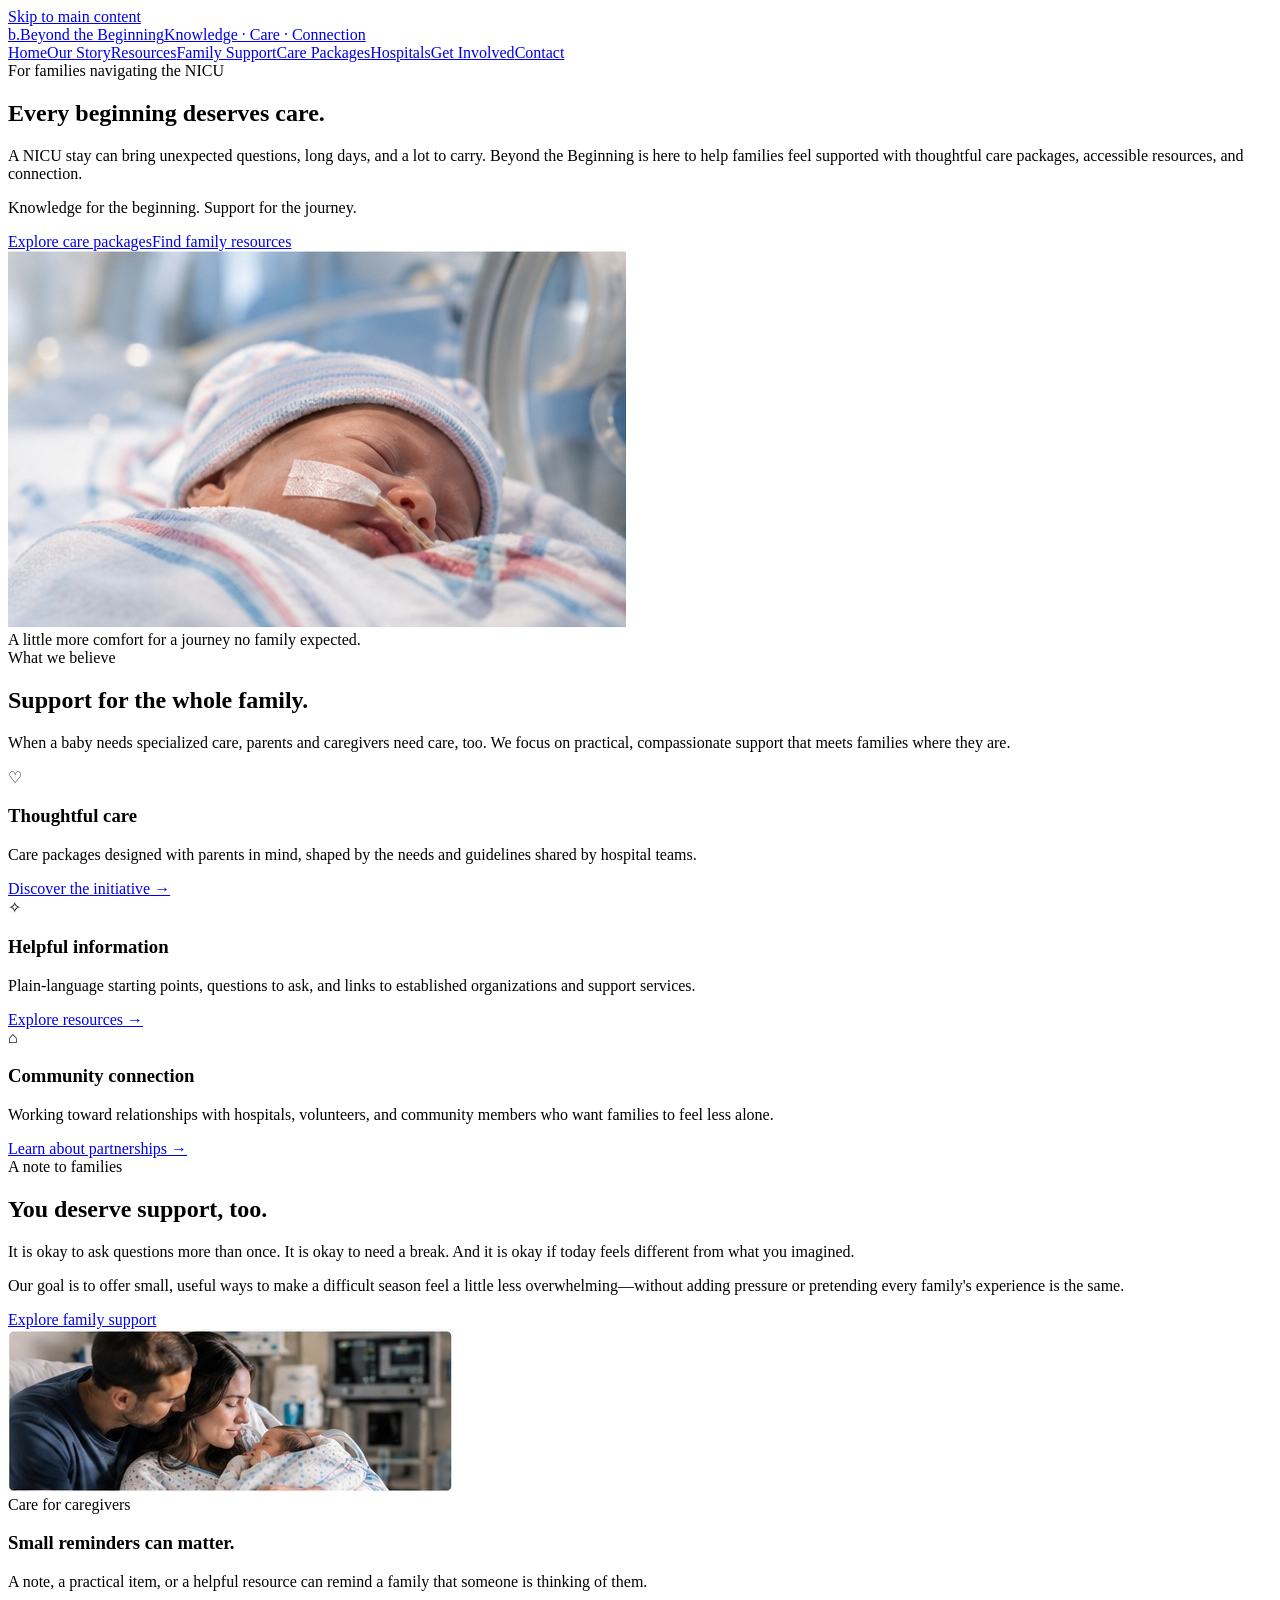
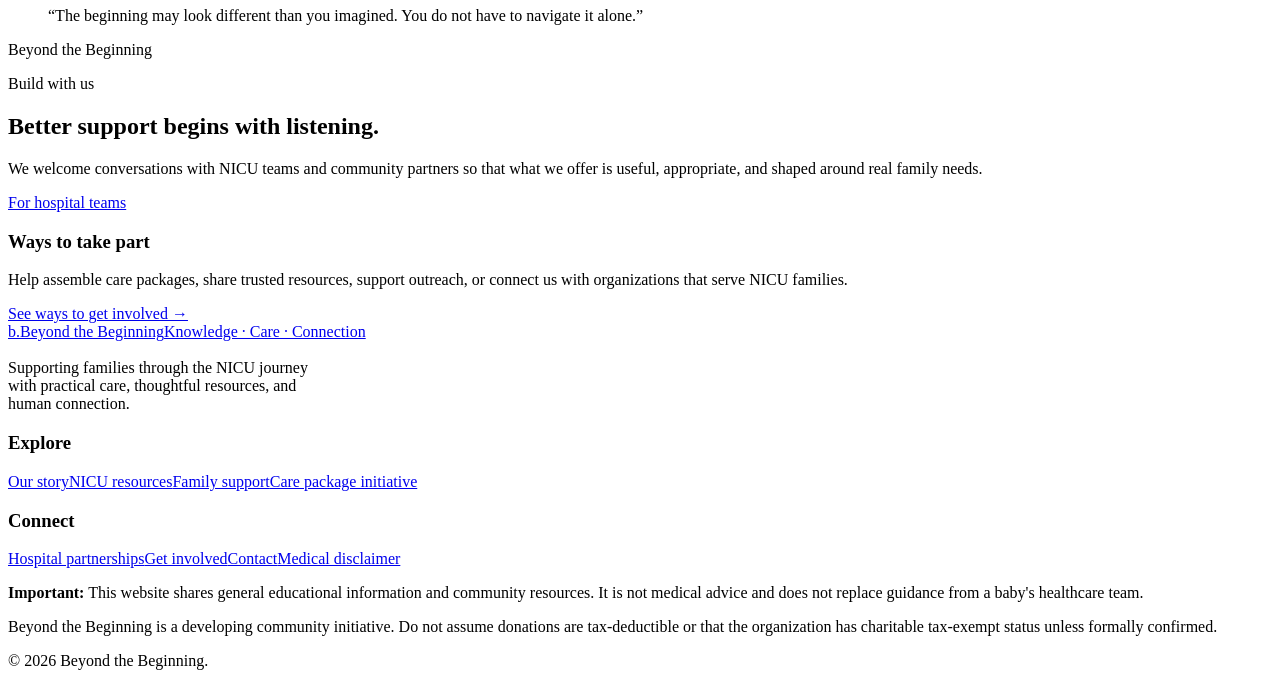
==== commit aeedf860: "Update index.html from Beyond the Beginning admin" ====
--- a/index.html
+++ b/index.html
@@ -2,7 +2,7 @@
 <html lang="en"><head><meta charset="utf-8"><meta name="viewport" content="width=device-width,initial-scale=1">
 <meta name="description" content="Beyond the Beginning supports NICU families through thoughtful care packages, practical resources, and community connection.">
 <meta name="theme-color" content="#f8f6f0"><title>Home | Beyond the Beginning</title>
-<link rel="stylesheet" href="styles.css"></head><body>
+<link rel="stylesheet" href="https://beyond-the-beginning-website.pages.dev/styles.css"></head><body>
 <a class="skip-link" href="#main">Skip to main content</a>
 <header class="site-header"><div class="header-inner">
 <a class="brand" href="index.html" aria-label="Beyond the Beginning home">
@@ -34,8 +34,8 @@
 <div><a class="brand" href="index.html"><span class="brand-mark" aria-hidden="true">b.</span><span><span class="brand-name">Beyond the Beginning</span><span class="brand-tag">Knowledge · Care · Connection</span></span></a>
 <p style="margin-top:18px;max-width:330px">Supporting families through the NICU journey with practical care, thoughtful resources, and human connection.</p></div>
 <div><h3>Explore</h3><div class="footer-links"><a href="about.html">Our story</a><a href="resources.html">NICU resources</a><a href="family-support.html">Family support</a><a href="care-packages.html">Care package initiative</a></div></div>
-<div><h3>Connect</h3><div class="footer-links"><a href="hospital-partnerships.html">Hospital partnerships</a><a href="get-involved.html">Get involved</a><a href="contact.html">Contact</a><a href="privacy.html">Privacy</a><a href="medical-disclaimer.html">Medical disclaimer</a></div></div>
+<div><h3>Connect</h3><div class="footer-links"><a href="hospital-partnerships.html">Hospital partnerships</a><a href="get-involved.html">Get involved</a><a href="contact.html">Contact</a><a href="medical-disclaimer.html">Medical disclaimer</a></div></div>
 </div>
 <div class="footer-note"><p><strong>Important:</strong> This website shares general educational information and community resources. It is not medical advice and does not replace guidance from a baby's healthcare team.</p><p>Beyond the Beginning is a developing community initiative. Do not assume donations are tax-deductible or that the organization has charitable tax-exempt status unless formally confirmed.</p><p>© 2026 Beyond the Beginning.</p></div>
 </div></footer>
-<script src="/site.js" defer></script></body></html>+</body></html>
